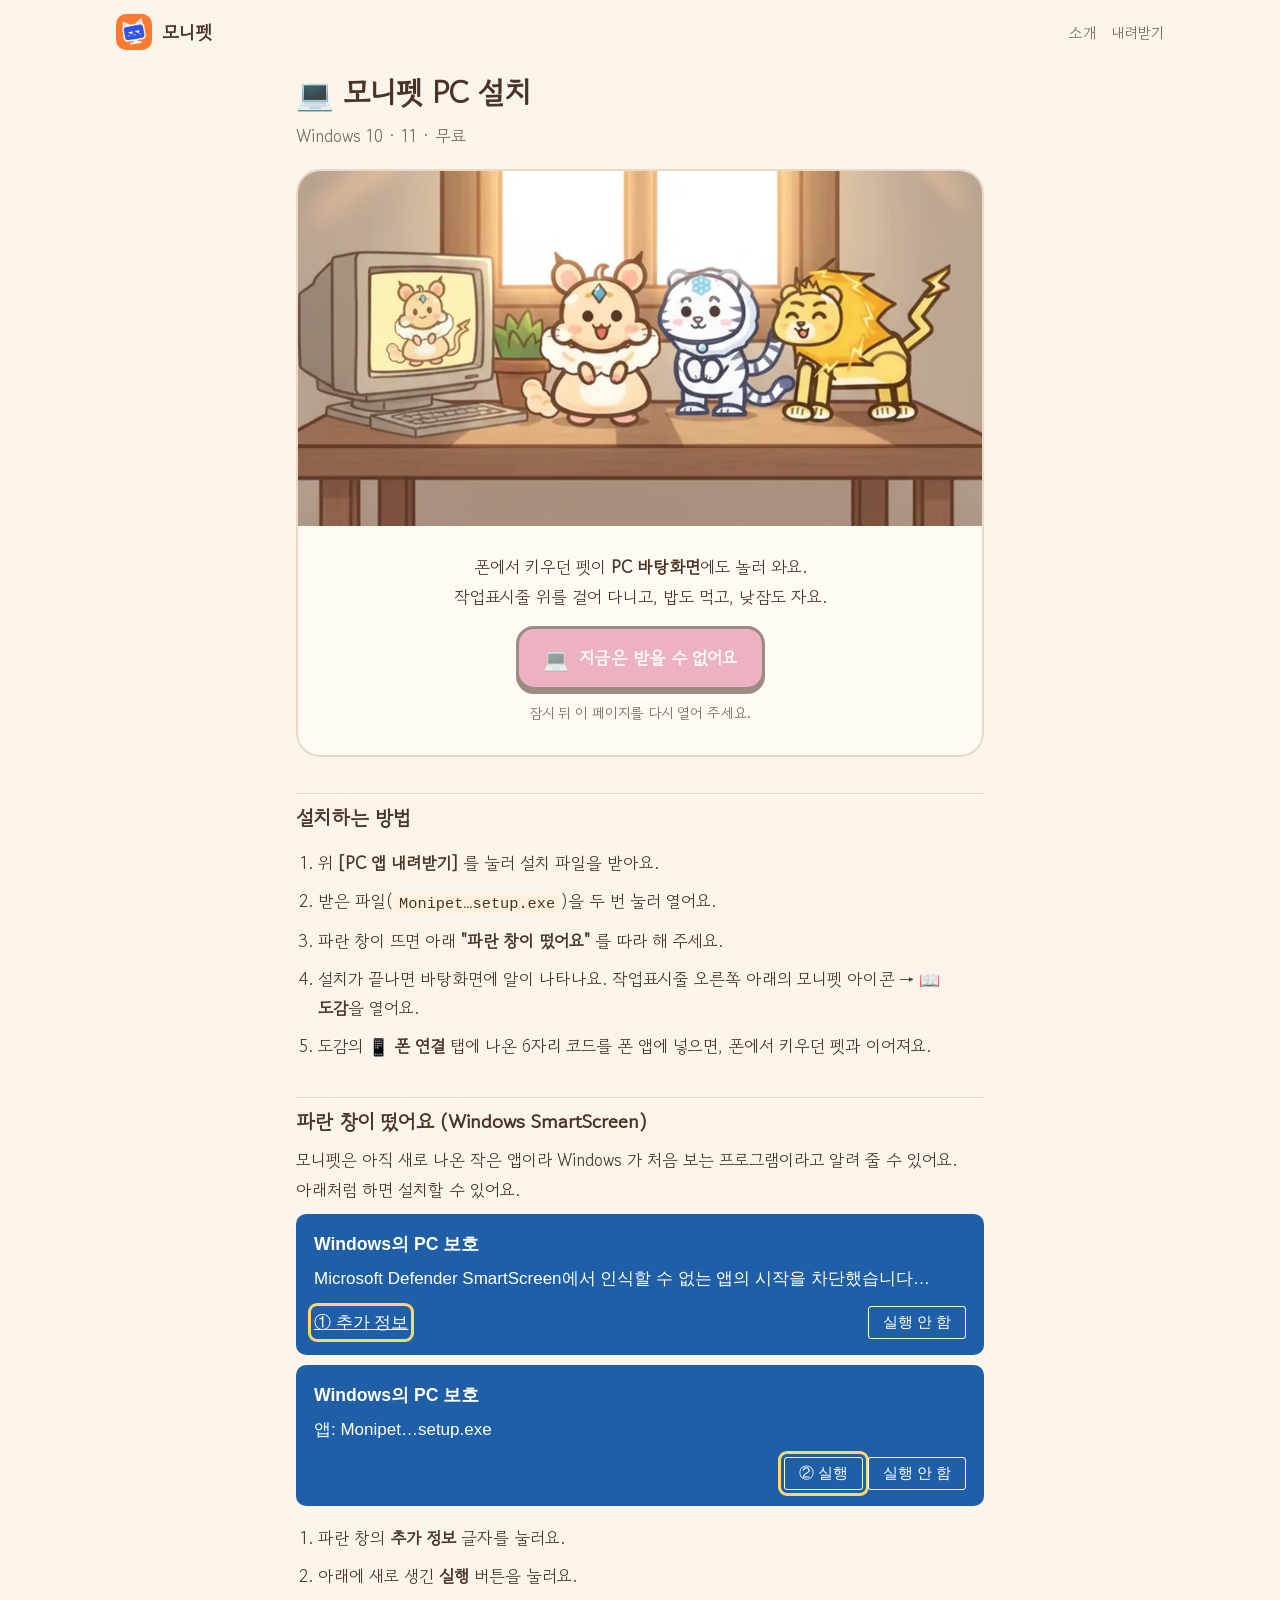
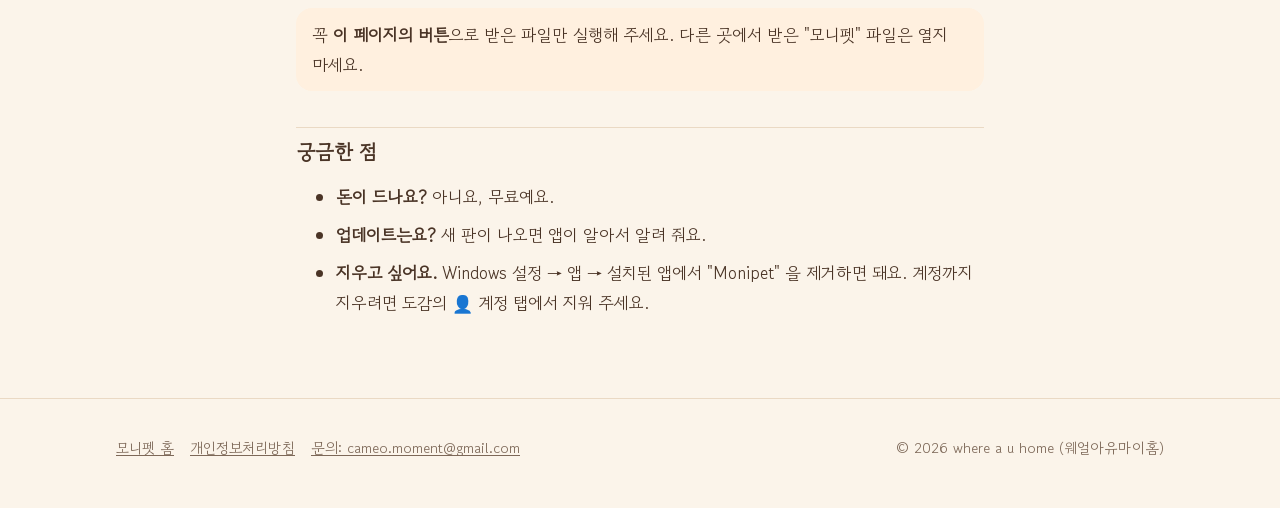
==== pc/index.html @ 74ab8e85 "feat(site): 모니펫 공식 홈페이지 (GitHub Pages hanseo-choi/monipet) · 버전 없는 고정 설치 파일 주소 - site/: 첫 화면(앱 아이콘 ·" ====
<!doctype html>
<html lang="ko">
<head>
<meta charset="utf-8">
<meta name="viewport" content="width=device-width, initial-scale=1">
<title>모니펫 PC 설치</title>
<meta name="description" content="모니펫(Monipet) Windows 앱 설치 안내 — 바탕화면에서 펫과 함께 지내요">
<meta name="theme-color" content="#fbf4ea">
<!--
  PC 앱 설치 안내 (출시 1.0). 폰의 [PC로 설치 링크 보내기] 가 이 페이지 주소를 보낸다 (packages/shared/src/links.ts PC_INSTALL_URL).
  원본은 docs/pc/index.html → node scripts/build-site.mjs 가 site/pc/index.html 로 복사한다 (site/ 쪽을 직접 고치지 말 것).
  올리는 곳: 홈페이지 GitHub Pages 저장소 hanseo-choi/monipet 의 pc/ → https://hanseo-choi.github.io/monipet/pc/
  모양 · 내려받기 주소 찾기는 홈페이지와 같이 쓴다: ../style.css · ../download.js
  내려받기 주소: 버전 없는 고정 주소 releases/Monipet-setup.exe (scripts/release-desktop.mjs upload 가 덮어 올림).
  그 주소가 아직 없거나 못 읽으면 자동 업데이트가 쓰는 latest.json 의 Windows 설치 파일로 (예비).
  개인정보가 들어가는 링크 · 추적 없음.
-->
<meta property="og:type" content="website">
<meta property="og:site_name" content="모니펫">
<meta property="og:title" content="모니펫 PC 설치 안내">
<meta property="og:description" content="PC에서 이 링크를 열고, 모니펫을 설치해 바탕화면에서 펫과 함께 지내요.">
<meta property="og:image" content="https://hanseo-choi.github.io/monipet/img/og.jpg">
<meta property="og:image:width" content="1200">
<meta property="og:image:height" content="630">
<meta property="og:url" content="https://hanseo-choi.github.io/monipet/pc/">
<meta property="og:locale" content="ko_KR">
<meta name="twitter:card" content="summary_large_image">
<link rel="icon" type="image/png" href="../img/favicon.png">
<link rel="preconnect" href="https://fonts.googleapis.com">
<link rel="preconnect" href="https://fonts.gstatic.com" crossorigin>
<link href="https://fonts.googleapis.com/css2?family=Gowun+Dodum&display=swap" rel="stylesheet">
<link rel="stylesheet" href="../style.css">
</head>
<body>
<header class="top">
  <div class="wrap">
    <a class="brand" href="../"><img src="../img/icon-192.png" alt="" width="36" height="36">모니펫</a>
    <nav>
      <a href="../#features">소개</a>
      <a href="../#download">내려받기</a>
    </nav>
  </div>
</header>

<main class="guide">
  <h1>💻 모니펫 PC 설치</h1>
  <p class="muted">Windows 10 · 11 · 무료</p>

  <div class="guide-hero">
    <picture>
      <source srcset="../img/desk.webp" type="image/webp">
      <img src="../img/desk.jpg" alt="책상 위 모니터 옆에 모인 모니펫 펫들" width="900" height="468">
    </picture>
    <div class="in">
      <p>폰에서 키우던 펫이 <b>PC 바탕화면</b>에도 놀러 와요.<br>작업표시줄 위를 걸어 다니고, 밥도 먹고, 낮잠도 자요.</p>
      <p style="margin-top:14px"><a id="download" class="btn" href="#" aria-disabled="true" rel="noopener" data-download data-ready="PC 앱 내려받기"><span class="ico" aria-hidden="true">💻</span><span data-label>설치 파일 찾는 중…</span></a></p>
      <p class="muted small" style="margin-top:10px" data-download-version></p>
    </div>
  </div>

  <h2>설치하는 방법</h2>
  <ol class="steps">
    <li>위 <b>[PC 앱 내려받기]</b> 를 눌러 설치 파일을 받아요.</li>
    <li>받은 파일(<code>Monipet…setup.exe</code>)을 두 번 눌러 열어요.</li>
    <li>파란 창이 뜨면 아래 <b>"파란 창이 떴어요"</b> 를 따라 해 주세요.</li>
    <li>설치가 끝나면 바탕화면에 알이 나타나요. 작업표시줄 오른쪽 아래의 모니펫 아이콘 → 📖 <b>도감</b>을 열어요.</li>
    <li>도감의 <b>📱 폰 연결</b> 탭에 나온 6자리 코드를 폰 앱에 넣으면, 폰에서 키우던 펫과 이어져요.</li>
  </ol>

  <h2>파란 창이 떴어요 (Windows SmartScreen)</h2>
  <p>모니펫은 아직 새로 나온 작은 앱이라 Windows 가 처음 보는 프로그램이라고 알려 줄 수 있어요. 아래처럼 하면 설치할 수 있어요.</p>
  <div class="shot" role="img" aria-label="Windows의 PC 보호 창: 추가 정보를 누르는 모습">
    <b>Windows의 PC 보호</b>
    <p>Microsoft Defender SmartScreen에서 인식할 수 없는 앱의 시작을 차단했습니다…</p>
    <div class="row"><span class="link hl">① 추가 정보</span><span class="fake">실행 안 함</span></div>
  </div>
  <div class="shot" role="img" aria-label="추가 정보를 누른 뒤 실행 버튼이 나타난 모습">
    <b>Windows의 PC 보호</b>
    <p>앱: Monipet…setup.exe</p>
    <div class="row"><span></span><span><span class="fake hl">② 실행</span> <span class="fake">실행 안 함</span></span></div>
  </div>
  <ol class="steps">
    <li>파란 창의 <b>추가 정보</b> 글자를 눌러요.</li>
    <li>아래에 새로 생긴 <b>실행</b> 버튼을 눌러요.</li>
  </ol>
  <div class="box">
    꼭 <b>이 페이지의 버튼</b>으로 받은 파일만 실행해 주세요. 다른 곳에서 받은 "모니펫" 파일은 열지 마세요.
  </div>

  <h2>궁금한 점</h2>
  <ul>
    <li><b>돈이 드나요?</b> 아니요, 무료예요.</li>
    <li><b>업데이트는요?</b> 새 판이 나오면 앱이 알아서 알려 줘요.</li>
    <li><b>지우고 싶어요.</b> Windows 설정 → 앱 → 설치된 앱에서 "Monipet" 을 제거하면 돼요. 계정까지 지우려면 도감의 👤 계정 탭에서 지워 주세요.</li>
  </ul>
</main>

<footer>
  <div class="wrap">
    <nav>
      <a href="../">모니펫 홈</a>
      <a href="../privacy/">개인정보처리방침</a>
      <a href="mailto:cameo.moment@gmail.com">문의: cameo.moment@gmail.com</a>
    </nav>
    <span>© 2026 where a u home (웨얼아유마이홈)</span>
  </div>
</footer>
<script src="../download.js" defer></script>
</body>
</html>
---- style.css ----
/* 모니펫 홈페이지 공통 모양 (site/index.html · site/pc/index.html). 프레임워크 없음. */
:root {
  --bg: #fbf4ea;
  --bg-2: #f6e8d6;
  --fg: #4a3426;
  --muted: #7d6858;
  --line: #ead9c4;
  --card: #fffaf3;
  --soft: #fff0df;
  --accent: #e0789a;
  --accent-ink: #fff;
  --orange: #ff7a2f;
  --blue: #3156e3;
  --mint: #dff1e4;
  --sky: #e2ecfb;
  --lilac: #efe5f8;
  --peach: #ffe6d4;
  --shadow: 0 10px 30px rgba(120, 80, 40, .10);
  --win: #1f5fa8;
  color-scheme: light;
}
@media (prefers-color-scheme: dark) {
  :root:not([data-theme="light"]) {
    --bg: #1e1a20;
    --bg-2: #262029;
    --fg: #f3e9df;
    --muted: #c4b5a8;
    --line: #3d3443;
    --card: #2a2430;
    --soft: #33293a;
    --accent: #ec9cb7;
    --accent-ink: #2a1f26;
    --orange: #ff9a5c;
    --blue: #7f9bff;
    --mint: #26362c;
    --sky: #232d40;
    --lilac: #30273c;
    --peach: #3a2a24;
    --shadow: 0 10px 30px rgba(0, 0, 0, .35);
    --win: #2d6cc0;
    color-scheme: dark;
  }
}
:root[data-theme="dark"] {
  --bg: #1e1a20; --bg-2: #262029; --fg: #f3e9df; --muted: #c4b5a8; --line: #3d3443; --card: #2a2430; --soft: #33293a;
  --accent: #ec9cb7; --accent-ink: #2a1f26; --orange: #ff9a5c; --blue: #7f9bff; --mint: #26362c; --sky: #232d40;
  --lilac: #30273c; --peach: #3a2a24; --shadow: 0 10px 30px rgba(0, 0, 0, .35); --win: #2d6cc0; color-scheme: dark;
}

* { box-sizing: border-box; }
html { -webkit-text-size-adjust: 100%; }
body {
  margin: 0;
  background: var(--bg);
  color: var(--fg);
  font: 17px/1.75 "Gowun Dodum", system-ui, -apple-system, "Apple SD Gothic Neo", "Malgun Gothic", sans-serif;
  word-break: keep-all;
  overflow-wrap: anywhere;
}
img { max-width: 100%; display: block; }
[hidden] { display: none !important; }
a { color: var(--accent); }
h1, h2, h3 { line-height: 1.35; margin: 0; }
p { margin: 0; }
.wrap { max-width: 1080px; margin: 0 auto; padding: 0 16px; }
.muted { color: var(--muted); }
.small { font-size: .9rem; }

/* 머리 줄 */
.top { padding: 14px 0; }
.top .wrap { display: flex; align-items: center; justify-content: space-between; gap: 12px; }
.brand { display: flex; align-items: center; gap: 10px; color: var(--fg); text-decoration: none; font-weight: 700; font-size: 1.15rem; }
.brand img { width: 36px; height: 36px; border-radius: 10px; }
.top nav { display: flex; gap: 14px; font-size: .95rem; }
.top nav a { color: var(--muted); text-decoration: none; }
.top nav a:hover { color: var(--fg); }

/* 버튼 */
.btn {
  display: inline-flex; align-items: center; justify-content: center; gap: 10px;
  padding: 14px 24px; border-radius: 18px;
  background: var(--accent); color: var(--accent-ink);
  font: inherit; font-weight: 700; font-size: 1.08rem; text-decoration: none;
  border: 3px solid var(--fg); box-shadow: 0 4px 0 var(--fg);
  transition: transform .08s, box-shadow .08s;
}
.btn:active { transform: translateY(3px); box-shadow: 0 1px 0 var(--fg); }
.btn[aria-disabled="true"] { opacity: .55; pointer-events: none; }
.btn .ico { font-size: 1.3rem; line-height: 1; }
.btn.alt { background: var(--card); color: var(--fg); }
.btn small { display: block; font-size: .78rem; font-weight: 400; opacity: .85; }

/* 첫 화면 */
.hero { padding: 8px 0 40px; }
.hero .wrap { display: grid; grid-template-columns: 1fr 1.15fr; gap: 40px; align-items: center; }
.hero-icon { width: 92px; height: 92px; border-radius: 26px; box-shadow: var(--shadow); margin-bottom: 18px; }
.hero h1 { font-size: 2.5rem; letter-spacing: -.01em; }
.hero h1 em { font-style: normal; color: var(--orange); }
.hero .lead { margin-top: 14px; font-size: 1.12rem; color: var(--muted); }
.hero .cta { margin-top: 26px; display: flex; flex-wrap: wrap; gap: 12px; align-items: center; }
.hero-art { border-radius: 28px; overflow: hidden; box-shadow: var(--shadow); border: 4px solid var(--card); }
.hero-art img { width: 100%; height: auto; aspect-ratio: 1600 / 893; object-fit: cover; }

/* 칸 */
section.block { padding: 48px 0; }
section.tint { background: var(--bg-2); }
.block h2 { font-size: 1.8rem; text-align: center; }
.block .sub { text-align: center; color: var(--muted); margin-top: 8px; }

.cards { display: grid; grid-template-columns: repeat(4, 1fr); gap: 16px; margin-top: 30px; }
.card { background: var(--card); border: 2px solid var(--line); border-radius: 22px; padding: 22px 20px; }
.card .emoji { width: 52px; height: 52px; border-radius: 16px; display: grid; place-items: center; font-size: 1.7rem; margin-bottom: 12px; }
.card h3 { font-size: 1.15rem; margin-bottom: 6px; }
.card p { color: var(--muted); font-size: .97rem; }
.c1 .emoji { background: var(--sky); }
.c2 .emoji { background: var(--mint); }
.c3 .emoji { background: var(--peach); }
.c4 .emoji { background: var(--lilac); }

.show { display: grid; grid-template-columns: 1.1fr 1fr; gap: 36px; align-items: center; margin-top: 30px; }
.show img { border-radius: 24px; box-shadow: var(--shadow); width: 100%; height: auto; }
.show ol { margin: 0; padding-left: 1.3em; }
.show li { margin: 8px 0; }

/* 내려받기 */
.download { position: relative; background: var(--card); border: 2px solid var(--line); border-radius: 28px; overflow: hidden; display: grid; grid-template-columns: 1fr 1fr; margin-top: 30px; }
.download .art { min-height: 100%; }
.download .art img { width: 100%; height: 100%; object-fit: cover; }
.download .body { padding: 30px 28px; display: flex; flex-direction: column; gap: 14px; }
.dl-row { display: flex; flex-direction: column; gap: 4px; }
.dl-row .btn { width: 100%; justify-content: flex-start; text-align: left; }
.dl-row .note { font-size: .88rem; color: var(--muted); padding-left: 4px; }
.badge-soon { display: inline-block; padding: 6px 14px; border-radius: 999px; border: 2px dashed var(--line); color: var(--muted); font-size: .9rem; text-decoration: none; }
a.badge-soon { border-style: solid; color: var(--fg); }

/* 바닥 */
footer { padding: 36px 0 48px; border-top: 1px solid var(--line); margin-top: 8px; }
footer .wrap { display: flex; flex-wrap: wrap; gap: 8px 22px; justify-content: space-between; align-items: center; color: var(--muted); font-size: .92rem; }
footer nav { display: flex; flex-wrap: wrap; gap: 6px 16px; }
footer a { color: var(--muted); }

/* PC 설치 안내 */
.guide { max-width: 720px; margin: 0 auto; padding: 8px 16px 56px; }
.guide h1 { font-size: 1.9rem; }
.guide h2 { font-size: 1.25rem; margin: 36px 0 10px; padding-top: 10px; border-top: 1px solid var(--line); }
.guide p, .guide li { margin: 8px 0; }
.guide-hero { background: var(--card); border: 2px solid var(--line); border-radius: 24px; overflow: hidden; margin: 18px 0; text-align: center; }
.guide-hero img { width: 100%; height: auto; aspect-ratio: 900 / 468; object-fit: cover; }
.guide-hero .in { padding: 18px 18px 22px; }
ol.steps { padding-left: 1.3em; }
.shot { background: var(--win); color: #fff; border-radius: 10px; padding: 16px 18px; margin: 10px 0; font-family: "Segoe UI", "Malgun Gothic", sans-serif; line-height: 1.6; }
.shot b { font-size: 1.1rem; }
.shot p { color: #fff; margin: 6px 0 0; }
.shot .row { display: flex; justify-content: space-between; align-items: center; margin-top: 14px; gap: 10px; flex-wrap: wrap; }
.shot .fake { display: inline-block; padding: 4px 14px; border: 1px solid #fff; border-radius: 3px; font-size: .92rem; }
.shot .link { text-decoration: underline; }
.shot .hl { outline: 3px solid #ffd86b; outline-offset: 3px; border-radius: 3px; }
.box { background: var(--soft); border-radius: 16px; padding: 12px 16px; margin: 12px 0; }
code { font-size: .9em; background: var(--soft); padding: 1px 6px; border-radius: 6px; }

@media (max-width: 900px) {
  .hero .wrap { grid-template-columns: 1fr; gap: 26px; }
  .cards { grid-template-columns: repeat(2, 1fr); }
  .show { grid-template-columns: 1fr; }
}
@media (max-width: 640px) {
  body { font-size: 16px; }
  .top nav { display: none; }
  .hero h1 { font-size: 1.95rem; }
  .hero-icon { width: 72px; height: 72px; border-radius: 20px; }
  .hero .cta .btn { width: 100%; }
  .block h2 { font-size: 1.5rem; }
  section.block { padding: 38px 0; }
  .cards { grid-template-columns: 1fr; }
  .download { grid-template-columns: 1fr; }
  .download .art img { aspect-ratio: 900 / 520; height: auto; }
  .download .body { padding: 22px 18px; }
  footer .wrap { flex-direction: column; align-items: flex-start; }
}
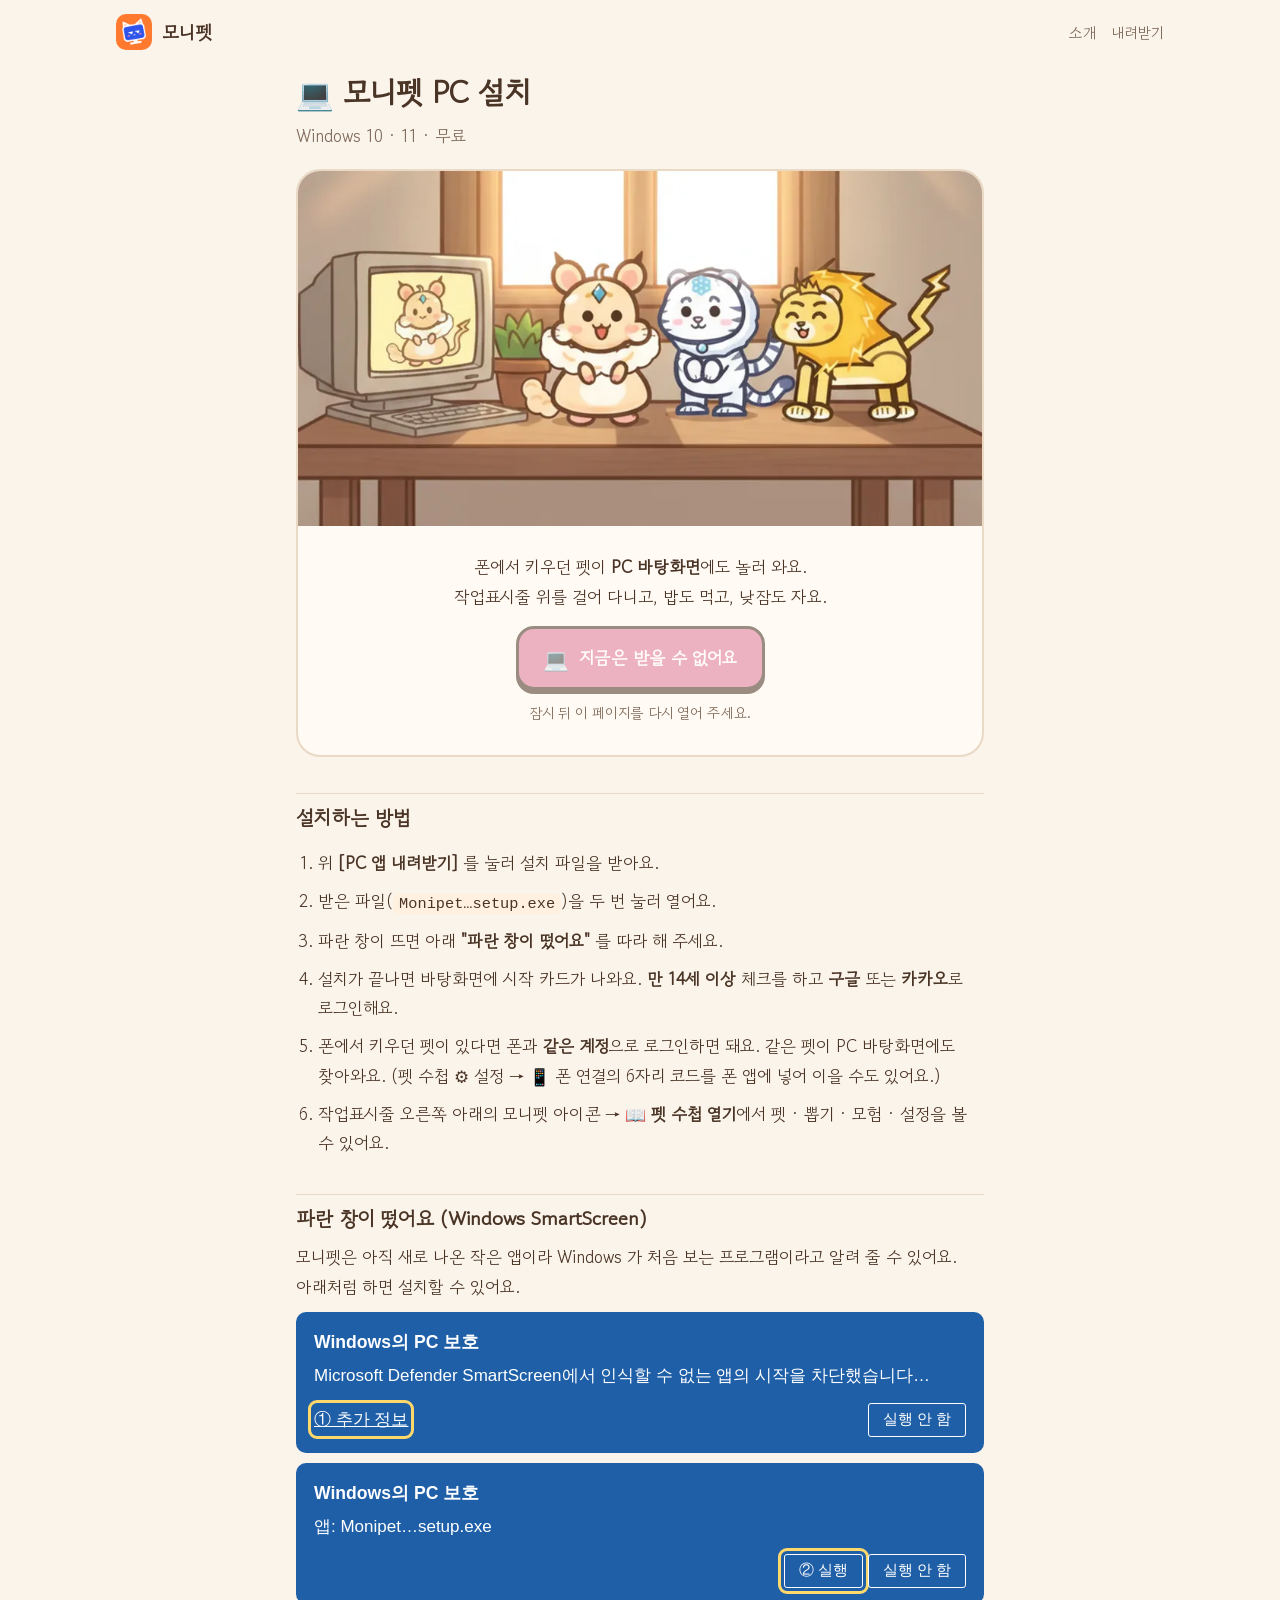
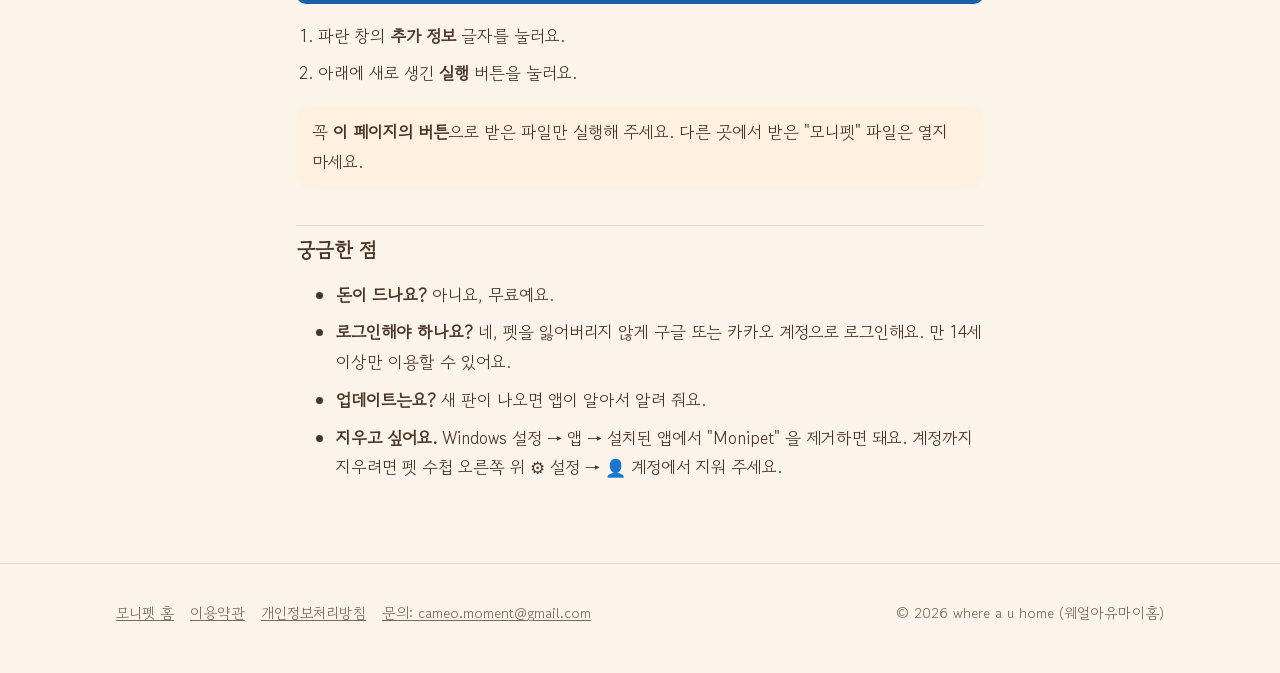
==== commit 53713575: "docs(site): 출시 준비 — app-ads.txt · 개인정보처리방침 사실 맞춤 · 이용약관 초안 · 홈페이지 정리 · 출시 초기화 스크립트(실행 안 함) - site/ap" ====
--- a/pc/index.html
+++ b/pc/index.html
@@ -9,7 +9,7 @@
 <!--
   PC 앱 설치 안내 (출시 1.0). 폰의 [PC로 설치 링크 보내기] 가 이 페이지 주소를 보낸다 (packages/shared/src/links.ts PC_INSTALL_URL).
   원본은 docs/pc/index.html → node scripts/build-site.mjs 가 site/pc/index.html 로 복사한다 (site/ 쪽을 직접 고치지 말 것).
-  올리는 곳: 홈페이지 GitHub Pages 저장소 hanseo-choi/monipet 의 pc/ → https://hanseo-choi.github.io/monipet/pc/
+  올리는 곳: 홈페이지 GitHub Pages 저장소 hanseo-choi/monipet-site 의 pc/ → https://monipet.co.kr/pc/
   모양 · 내려받기 주소 찾기는 홈페이지와 같이 쓴다: ../style.css · ../download.js
   내려받기 주소: 버전 없는 고정 주소 releases/Monipet-setup.exe (scripts/release-desktop.mjs upload 가 덮어 올림).
   그 주소가 아직 없거나 못 읽으면 자동 업데이트가 쓰는 latest.json 의 Windows 설치 파일로 (예비).
@@ -19,10 +19,10 @@
 <meta property="og:site_name" content="모니펫">
 <meta property="og:title" content="모니펫 PC 설치 안내">
 <meta property="og:description" content="PC에서 이 링크를 열고, 모니펫을 설치해 바탕화면에서 펫과 함께 지내요.">
-<meta property="og:image" content="https://hanseo-choi.github.io/monipet/img/og.jpg">
+<meta property="og:image" content="https://monipet.co.kr/img/og.jpg">
 <meta property="og:image:width" content="1200">
 <meta property="og:image:height" content="630">
-<meta property="og:url" content="https://hanseo-choi.github.io/monipet/pc/">
+<meta property="og:url" content="https://monipet.co.kr/pc/">
 <meta property="og:locale" content="ko_KR">
 <meta name="twitter:card" content="summary_large_image">
 <link rel="icon" type="image/png" href="../img/favicon.png">
@@ -63,8 +63,9 @@
     <li>위 <b>[PC 앱 내려받기]</b> 를 눌러 설치 파일을 받아요.</li>
     <li>받은 파일(<code>Monipet…setup.exe</code>)을 두 번 눌러 열어요.</li>
     <li>파란 창이 뜨면 아래 <b>"파란 창이 떴어요"</b> 를 따라 해 주세요.</li>
-    <li>설치가 끝나면 바탕화면에 알이 나타나요. 작업표시줄 오른쪽 아래의 모니펫 아이콘 → 📖 <b>도감</b>을 열어요.</li>
-    <li>도감의 <b>📱 폰 연결</b> 탭에 나온 6자리 코드를 폰 앱에 넣으면, 폰에서 키우던 펫과 이어져요.</li>
+    <li>설치가 끝나면 바탕화면에 시작 카드가 나와요. <b>만 14세 이상</b> 체크를 하고 <b>구글</b> 또는 <b>카카오</b>로 로그인해요.</li>
+    <li>폰에서 키우던 펫이 있다면 폰과 <b>같은 계정</b>으로 로그인하면 돼요. 같은 펫이 PC 바탕화면에도 찾아와요. (펫 수첩 ⚙ 설정 → 📱 폰 연결의 6자리 코드를 폰 앱에 넣어 이을 수도 있어요.)</li>
+    <li>작업표시줄 오른쪽 아래의 모니펫 아이콘 → 📖 <b>펫 수첩 열기</b>에서 펫 · 뽑기 · 모험 · 설정을 볼 수 있어요.</li>
   </ol>
 
   <h2>파란 창이 떴어요 (Windows SmartScreen)</h2>
@@ -90,8 +91,9 @@
   <h2>궁금한 점</h2>
   <ul>
     <li><b>돈이 드나요?</b> 아니요, 무료예요.</li>
+    <li><b>로그인해야 하나요?</b> 네, 펫을 잃어버리지 않게 구글 또는 카카오 계정으로 로그인해요. 만 14세 이상만 이용할 수 있어요.</li>
     <li><b>업데이트는요?</b> 새 판이 나오면 앱이 알아서 알려 줘요.</li>
-    <li><b>지우고 싶어요.</b> Windows 설정 → 앱 → 설치된 앱에서 "Monipet" 을 제거하면 돼요. 계정까지 지우려면 도감의 👤 계정 탭에서 지워 주세요.</li>
+    <li><b>지우고 싶어요.</b> Windows 설정 → 앱 → 설치된 앱에서 "Monipet" 을 제거하면 돼요. 계정까지 지우려면 펫 수첩 오른쪽 위 ⚙ 설정 → 👤 계정에서 지워 주세요.</li>
   </ul>
 </main>
 
@@ -99,6 +101,7 @@
   <div class="wrap">
     <nav>
       <a href="../">모니펫 홈</a>
+      <a href="../terms/">이용약관</a>
       <a href="../privacy/">개인정보처리방침</a>
       <a href="mailto:cameo.moment@gmail.com">문의: cameo.moment@gmail.com</a>
     </nav>
--- a/style.css
+++ b/style.css
@@ -15,6 +15,7 @@
   --sky: #e2ecfb;
   --lilac: #efe5f8;
   --peach: #ffe6d4;
+  --pink: #ffe1ea;
   --shadow: 0 10px 30px rgba(120, 80, 40, .10);
   --win: #1f5fa8;
   color-scheme: light;
@@ -36,6 +37,7 @@
     --sky: #232d40;
     --lilac: #30273c;
     --peach: #3a2a24;
+    --pink: #42283a;
     --shadow: 0 10px 30px rgba(0, 0, 0, .35);
     --win: #2d6cc0;
     color-scheme: dark;
@@ -44,7 +46,7 @@
 :root[data-theme="dark"] {
   --bg: #1e1a20; --bg-2: #262029; --fg: #f3e9df; --muted: #c4b5a8; --line: #3d3443; --card: #2a2430; --soft: #33293a;
   --accent: #ec9cb7; --accent-ink: #2a1f26; --orange: #ff9a5c; --blue: #7f9bff; --mint: #26362c; --sky: #232d40;
-  --lilac: #30273c; --peach: #3a2a24; --shadow: 0 10px 30px rgba(0, 0, 0, .35); --win: #2d6cc0; color-scheme: dark;
+  --lilac: #30273c; --peach: #3a2a24; --pink: #42283a; --shadow: 0 10px 30px rgba(0, 0, 0, .35); --win: #2d6cc0; color-scheme: dark;
 }
 
 * { box-sizing: border-box; }
@@ -65,8 +67,10 @@
 .wrap { max-width: 1080px; margin: 0 auto; padding: 0 16px; }
 .muted { color: var(--muted); }
 .small { font-size: .9rem; }
-
-/* 머리 줄 */
+/* 화면 읽기 프로그램에만 */
+.sr { position: absolute; width: 1px; height: 1px; padding: 0; margin: -1px; overflow: hidden; clip: rect(0 0 0 0); white-space: nowrap; border: 0; }
+
+/* 머리 줄 (pc/ 안내 페이지) */
 .top { padding: 14px 0; }
 .top .wrap { display: flex; align-items: center; justify-content: space-between; gap: 12px; }
 .brand { display: flex; align-items: center; gap: 10px; color: var(--fg); text-decoration: none; font-weight: 700; font-size: 1.15rem; }
@@ -80,7 +84,7 @@
   display: inline-flex; align-items: center; justify-content: center; gap: 10px;
   padding: 14px 24px; border-radius: 18px;
   background: var(--accent); color: var(--accent-ink);
-  font: inherit; font-weight: 700; font-size: 1.08rem; text-decoration: none;
+  font: inherit; font-weight: 700; font-size: 1.08rem; text-decoration: none; cursor: pointer;
   border: 3px solid var(--fg); box-shadow: 0 4px 0 var(--fg);
   transition: transform .08s, box-shadow .08s;
 }
@@ -89,51 +93,261 @@
 .btn .ico { font-size: 1.3rem; line-height: 1; }
 .btn.alt { background: var(--card); color: var(--fg); }
 .btn small { display: block; font-size: .78rem; font-weight: 400; opacity: .85; }
-
-/* 첫 화면 */
-.hero { padding: 8px 0 40px; }
-.hero .wrap { display: grid; grid-template-columns: 1fr 1.15fr; gap: 40px; align-items: center; }
-.hero-icon { width: 92px; height: 92px; border-radius: 26px; box-shadow: var(--shadow); margin-bottom: 18px; }
-.hero h1 { font-size: 2.5rem; letter-spacing: -.01em; }
-.hero h1 em { font-style: normal; color: var(--orange); }
-.hero .lead { margin-top: 14px; font-size: 1.12rem; color: var(--muted); }
-.hero .cta { margin-top: 26px; display: flex; flex-wrap: wrap; gap: 12px; align-items: center; }
-.hero-art { border-radius: 28px; overflow: hidden; box-shadow: var(--shadow); border: 4px solid var(--card); }
-.hero-art img { width: 100%; height: auto; aspect-ratio: 1600 / 893; object-fit: cover; }
-
-/* 칸 */
-section.block { padding: 48px 0; }
-section.tint { background: var(--bg-2); }
-.block h2 { font-size: 1.8rem; text-align: center; }
-.block .sub { text-align: center; color: var(--muted); margin-top: 8px; }
-
-.cards { display: grid; grid-template-columns: repeat(4, 1fr); gap: 16px; margin-top: 30px; }
-.card { background: var(--card); border: 2px solid var(--line); border-radius: 22px; padding: 22px 20px; }
-.card .emoji { width: 52px; height: 52px; border-radius: 16px; display: grid; place-items: center; font-size: 1.7rem; margin-bottom: 12px; }
-.card h3 { font-size: 1.15rem; margin-bottom: 6px; }
-.card p { color: var(--muted); font-size: .97rem; }
-.c1 .emoji { background: var(--sky); }
-.c2 .emoji { background: var(--mint); }
-.c3 .emoji { background: var(--peach); }
-.c4 .emoji { background: var(--lilac); }
-
-.show { display: grid; grid-template-columns: 1.1fr 1fr; gap: 36px; align-items: center; margin-top: 30px; }
-.show img { border-radius: 24px; box-shadow: var(--shadow); width: 100%; height: auto; }
-.show ol { margin: 0; padding-left: 1.3em; }
-.show li { margin: 8px 0; }
-
-/* 내려받기 */
-.download { position: relative; background: var(--card); border: 2px solid var(--line); border-radius: 28px; overflow: hidden; display: grid; grid-template-columns: 1fr 1fr; margin-top: 30px; }
-.download .art { min-height: 100%; }
-.download .art img { width: 100%; height: 100%; object-fit: cover; }
-.download .body { padding: 30px 28px; display: flex; flex-direction: column; gap: 14px; }
-.dl-row { display: flex; flex-direction: column; gap: 4px; }
-.dl-row .btn { width: 100%; justify-content: flex-start; text-align: left; }
-.dl-row .note { font-size: .88rem; color: var(--muted); padding-left: 4px; }
+.btn:focus-visible, .faq summary:focus-visible { outline: 3px solid var(--orange); outline-offset: 3px; }
+
+/* 꼬리표 */
+.tag { display: inline-block; padding: 2px 12px; border-radius: 999px; font-size: .82rem; font-weight: 700; color: var(--fg); }
+.t-sky { background: var(--sky); }
+.t-peach { background: var(--peach); }
+.t-mint { background: var(--mint); }
+.t-lilac { background: var(--lilac); }
+.t-pink { background: var(--pink); }
+
 .badge-soon { display: inline-block; padding: 6px 14px; border-radius: 999px; border: 2px dashed var(--line); color: var(--muted); font-size: .9rem; text-decoration: none; }
 a.badge-soon { border-style: solid; color: var(--fg); }
 
-/* 바닥 */
+/* ───────── 홈: 스크롤 없는 한 화면 ───────── */
+html.home, html.home body { height: 100%; overflow: hidden; overscroll-behavior: none; }
+.stage {
+  /* 화면이 클수록 글 · 버튼도 조금씩 크게 (1280 폭 ≈ 16px, 1920 폭 ≈ 19px) */
+  --u: clamp(15px, calc(.55vw + 9.5px), 24px);
+  /* 영상이 밝은 파스텔이라 첫 화면은 다크 모드에서도 밝은 색 그대로 (메뉴 판은 다크 모드를 따른다) */
+  --bg: #fbf4ea; --fg: #4a3426; --muted: #7d6858; --line: #ead9c4; --card: #fffaf3;
+  --accent: #e0789a; --accent-ink: #fff; --orange: #ff7a2f;
+  color-scheme: light; color: var(--fg);
+  position: fixed; inset: 0;
+  height: 100vh; height: 100dvh;
+  overflow: hidden;
+  background: #b9def3; /* 영상이 뜨기 전 하늘색 */
+}
+.stage-media { position: absolute; inset: 0; }
+.stage-media picture, .stage-poster, .stage-video {
+  position: absolute; inset: 0; width: 100%; height: 100%; max-width: none;
+  object-fit: cover; object-position: 50% 0%; /* 영상 자막이 위에 있어서 위쪽을 살린다 */
+}
+.stage-video { opacity: 0; transition: opacity .5s ease; }
+.stage-video.on { opacity: 1; }
+/* 글이 잘 읽히게: 아래 띠 + 이름이 있는 왼쪽 아래 구석만 크림색으로 부드럽게 (가운데 펫은 덜 가리게) */
+.stage-scrim {
+  position: absolute; inset: 0; pointer-events: none;
+  background:
+    radial-gradient(48% 42% at 0% 100%, color-mix(in srgb, var(--bg) 82%, transparent) 0%, color-mix(in srgb, var(--bg) 0%, transparent) 100%),
+    radial-gradient(40% 34% at 100% 100%, color-mix(in srgb, var(--bg) 70%, transparent) 0%, color-mix(in srgb, var(--bg) 0%, transparent) 100%),
+    linear-gradient(to top,
+      var(--bg) 0%,
+      color-mix(in srgb, var(--bg) 94%, transparent) 6%,
+      color-mix(in srgb, var(--bg) 70%, transparent) 12%,
+      color-mix(in srgb, var(--bg) 0%, transparent) 25%);
+}
+
+/* 오른쪽 위 메뉴 단추 */
+.stage-top {
+  position: absolute; z-index: 3; top: 0; left: 0; right: 0;
+  display: flex; align-items: center; justify-content: flex-end;
+  padding: max(16px, env(safe-area-inset-top)) max(18px, env(safe-area-inset-right)) 0 max(18px, env(safe-area-inset-left));
+  pointer-events: none;
+  font-size: var(--u);
+}
+.menu-btn {
+  pointer-events: auto;
+  width: 3.3em; height: 3.3em; min-width: 46px; min-height: 46px; border-radius: 1.1em; cursor: pointer;
+  display: grid; place-items: center; padding: 0;
+  background: color-mix(in srgb, var(--card) 92%, transparent); color: var(--fg);
+  border: 3px solid var(--fg); box-shadow: 0 4px 0 var(--fg);
+  backdrop-filter: blur(6px); -webkit-backdrop-filter: blur(6px);
+  transition: transform .08s, box-shadow .08s;
+}
+.menu-btn:active { transform: translateY(3px); box-shadow: 0 1px 0 var(--fg); }
+.menu-btn:focus-visible { outline: 3px solid var(--orange); outline-offset: 3px; }
+.burger { display: grid; gap: .3em; width: 1.45em; }
+.burger i { display: block; height: 3px; border-radius: 3px; background: currentColor; }
+.burger i:nth-child(2) { width: 70%; justify-self: end; }
+
+/* 아래: 이름 · 한 줄 소개 · 내려받기 */
+.dock {
+  position: absolute; z-index: 2; left: 0; right: 0; bottom: 0;
+  display: flex; align-items: flex-end; justify-content: space-between; gap: 1em 2em; flex-wrap: wrap;
+  padding: 0 max(2.2em, env(safe-area-inset-right)) max(1.8em, env(safe-area-inset-bottom)) max(2.2em, env(safe-area-inset-left));
+  font-size: var(--u);
+}
+.dock-name { display: flex; align-items: center; gap: 1em; }
+.dock-icon { width: 4.6em; height: 4.6em; border-radius: 1.35em; border: 3px solid var(--fg); box-shadow: 0 4px 0 var(--fg); background: var(--card); }
+.dock h1 { font-family: "Jua", "Gowun Dodum", sans-serif; font-weight: 400; font-size: 3.1em; line-height: 1.05; letter-spacing: -.01em; }
+.tagline { font-family: "Jua", "Gowun Dodum", sans-serif; font-size: 1.3em; color: var(--fg); margin-top: .2em; line-height: 1.3; }
+.tagline::before { content: ""; display: inline-block; width: .5em; height: .5em; border-radius: 50%; background: var(--orange); margin-right: .4em; vertical-align: .12em; }
+.dock-cta { display: flex; gap: .9em; align-items: flex-start; }
+.cta-item { display: flex; flex-direction: column; align-items: center; gap: .35em; }
+.cta-item .btn { min-width: 12em; min-height: 3.6em; font-size: 1.05em; padding: .8em 1.4em; border-radius: 1.1em; }
+.cta-note { font-size: .8em; color: var(--fg); opacity: .8; text-align: center; line-height: 1.3; }
+.only-portrait { display: none; }
+.play-btn {
+  position: absolute; right: max(18px, env(safe-area-inset-right)); top: -3.4em;
+  width: 2.5em; height: 2.5em; min-width: 36px; min-height: 36px; border-radius: 50%; padding: 0; cursor: pointer;
+  display: grid; place-items: center; font-size: 1em; letter-spacing: -1px;
+  background: color-mix(in srgb, var(--card) 80%, transparent); color: var(--fg);
+  border: 2px solid color-mix(in srgb, var(--fg) 45%, transparent);
+}
+.play-btn:focus-visible { outline: 3px solid var(--orange); outline-offset: 2px; }
+
+/* 세로 화면 (폰): 위에 이름 띠, 가운데 영상, 아래 버튼 둘 */
+@media (orientation: portrait) {
+  .stage { background: var(--bg); }
+  .stage-media { top: calc(78px + env(safe-area-inset-top)); }
+  .stage-top { height: calc(78px + env(safe-area-inset-top)); padding-top: env(safe-area-inset-top); }
+  .menu-btn { width: 50px; height: 50px; border-radius: 16px; }
+  .dock { padding: 0 16px max(18px, env(safe-area-inset-bottom)); justify-content: center; }
+  .dock-name {
+    position: fixed; z-index: 4; top: calc(13px + env(safe-area-inset-top)); left: 16px; right: 84px;
+    gap: 12px;
+  }
+  .dock-icon { width: 52px; height: 52px; border-radius: 16px; border-width: 2px; box-shadow: 0 3px 0 var(--fg); }
+  .dock h1 { font-size: 1.85rem; }
+  .tagline { font-size: 1rem; margin-top: 2px; }
+  .tagline::before { width: 8px; height: 8px; margin-right: 6px; }
+  .dock-cta { width: 100%; max-width: 520px; gap: 10px; }
+  .cta-item { flex: 1 1 0; min-width: 0; }
+  .cta-item .btn { width: 100%; min-width: 0; min-height: 56px; padding: 12px 10px; font-size: 1.02rem; gap: 8px; }
+  .cta-note { font-size: .76rem; }
+  .only-portrait { display: block; }
+  .dock .cta-note[data-download-version] { display: none; }
+  .stage-scrim {
+    background: linear-gradient(to top,
+      var(--bg) 0%,
+      color-mix(in srgb, var(--bg) 94%, transparent) 5%,
+      color-mix(in srgb, var(--bg) 70%, transparent) 12%,
+      color-mix(in srgb, var(--bg) 0%, transparent) 26%);
+  }
+  .play-btn { top: -50px; right: 12px; width: 36px; height: 36px; }
+}
+/* 정사각형에 가까운 세로 화면 (폴드 펼침 등, 가로:세로 0.65 이상): 세로 영상을 꽉 채우면 아래 절반이 잘려서
+   영상 전체가 보이게 맞추고 (양옆은 크림색), 아래 단추 띠 위에서 끝나게 한다 (2026-11-04) */
+@media (orientation: portrait) and (min-aspect-ratio: 13/20) {
+  .stage-media { bottom: calc(118px + env(safe-area-inset-bottom)); }
+  .stage-media picture, .stage-poster, .stage-video { object-fit: contain; object-position: 50% 0%; }
+  .stage-scrim { display: none; }
+}
+/* 넓은 세로 화면 (태블릿) */
+@media (orientation: portrait) and (min-width: 700px) {
+  .dock-name { left: 28px; }
+  .dock { padding-bottom: max(32px, env(safe-area-inset-bottom)); }
+}
+/* 낮은 가로 화면 (가로로 눕힌 폰 · 작은 창) */
+@media (orientation: landscape) and (max-height: 560px) {
+  .stage-top { padding-top: max(10px, env(safe-area-inset-top)); }
+  .menu-btn { width: 46px; height: 46px; border-radius: 15px; }
+  .dock { padding: 0 max(18px, env(safe-area-inset-right)) max(12px, env(safe-area-inset-bottom)) max(18px, env(safe-area-inset-left)); gap: 10px 18px; align-items: center; }
+  .dock-name { gap: 10px; }
+  .dock-icon { width: 46px; height: 46px; border-radius: 14px; border-width: 2px; box-shadow: 0 3px 0 var(--fg); }
+  .dock h1 { font-size: 1.7rem; }
+  .tagline { font-size: .92rem; margin-top: 0; }
+  .dock-cta { gap: 10px; }
+  .cta-item { gap: 2px; }
+  .cta-item .btn { min-width: 150px; min-height: 46px; padding: 8px 14px; font-size: .95rem; border-radius: 15px; }
+  .cta-note { font-size: .72rem; }
+  .play-btn { top: -46px; width: 34px; height: 34px; }
+}
+/* 좁은 가로 창 */
+@media (orientation: landscape) and (max-width: 760px) {
+  .dock { justify-content: center; }
+}
+
+/* ───────── 메뉴 판 (☰) ───────── */
+.menu {
+  position: fixed; inset: 0 0 0 auto; margin: 0;
+  width: min(460px, 100vw); height: 100vh; height: 100dvh; max-width: 100vw; max-height: 100dvh;
+  padding: 0; border: 0; border-left: 3px solid var(--fg);
+  background: var(--bg); color: var(--fg);
+  box-shadow: -18px 0 50px rgba(58, 42, 77, .22);
+  overflow: hidden;
+}
+.menu[open] { display: flex; flex-direction: column; animation: menu-in .22s ease-out; }
+.menu::backdrop { background: rgba(58, 42, 77, .32); backdrop-filter: blur(2px); -webkit-backdrop-filter: blur(2px); }
+@keyframes menu-in { from { transform: translateX(32px); opacity: 0; } to { transform: none; opacity: 1; } }
+
+.menu-head {
+  display: grid; grid-template-columns: 48px 1fr 48px; align-items: center; gap: 8px;
+  padding: max(14px, env(safe-area-inset-top)) 16px 12px;
+  border-bottom: 2px solid var(--line);
+}
+.menu-head h2 { grid-column: 2; text-align: center; font-family: "Jua", "Gowun Dodum", sans-serif; font-weight: 400; font-size: 1.45rem; }
+.menu-back, .menu-close {
+  width: 48px; height: 48px; border-radius: 15px; cursor: pointer; padding: 0;
+  display: grid; place-items: center; font: inherit; font-size: 1.25rem; font-weight: 700;
+  background: var(--card); color: var(--fg); border: 2px solid var(--line);
+}
+.menu-back { grid-column: 1; grid-row: 1; }
+.menu-close { grid-column: 3; grid-row: 1; }
+.menu-back:hover, .menu-close:hover { border-color: var(--fg); }
+.menu-back:focus-visible, .menu-close:focus-visible { outline: 3px solid var(--orange); outline-offset: 2px; }
+
+.menu-body { flex: 1 1 auto; min-height: 0; overflow-y: auto; overscroll-behavior: contain; padding: 18px 18px 26px; -webkit-overflow-scrolling: touch; }
+.menu-body .lead { color: var(--muted); font-size: .98rem; margin-bottom: 16px; }
+.menu-body .note { font-size: .86rem; color: var(--muted); line-height: 1.55; }
+
+.menu-list { display: flex; flex-direction: column; gap: 10px; }
+.menu-list > a, .menu-list > button {
+  display: flex; align-items: center; gap: 14px; width: 100%; min-height: 64px;
+  padding: 12px 16px; border-radius: 18px; cursor: pointer;
+  background: var(--card); color: var(--fg); border: 2px solid var(--line);
+  font: inherit; text-align: left; text-decoration: none; line-height: 1.35;
+  transition: border-color .12s, transform .12s;
+}
+.menu-list > a::after, .menu-list > button::after { content: "›"; margin-left: auto; font-size: 1.5rem; color: var(--muted); line-height: 1; }
+.menu-list > a:hover, .menu-list > button:hover { border-color: var(--fg); transform: translateX(2px); }
+.menu-list > a:focus-visible, .menu-list > button:focus-visible { outline: 3px solid var(--orange); outline-offset: 2px; }
+.menu-list b { display: block; font-size: 1.08rem; }
+.menu-list small { display: block; color: var(--muted); font-size: .84rem; }
+.mi { flex: 0 0 auto; width: 44px; height: 44px; border-radius: 14px; display: grid; place-items: center; font-size: 1.3rem; }
+
+/* 소개: 다섯 가지를 짧게 */
+.feats { list-style: none; margin: 0; padding: 0; display: flex; flex-direction: column; gap: 12px; }
+.feats li { display: grid; grid-template-columns: 104px 1fr; gap: 14px; align-items: start; background: var(--card); border: 2px solid var(--line); border-radius: 18px; padding: 10px; }
+.feats img { width: 104px; height: 104px; object-fit: cover; border-radius: 13px; background: var(--soft); }
+.feats h3 { font-family: "Jua", "Gowun Dodum", sans-serif; font-weight: 400; font-size: 1.1rem; margin: 4px 0 2px; line-height: 1.3; }
+.feats p { color: var(--muted); font-size: .88rem; line-height: 1.55; }
+.feats b { color: var(--fg); }
+.mini-h { font-family: "Jua", "Gowun Dodum", sans-serif; font-weight: 400; font-size: 1.2rem; margin: 22px 0 6px; }
+.small-btn { margin-top: 14px; width: 100%; padding: 11px 18px; font-size: 1rem; }
+
+/* 다운로드 */
+.dl-card { background: var(--card); border: 2px solid var(--line); border-radius: 20px; padding: 16px 16px 14px; margin-bottom: 12px; display: flex; flex-direction: column; gap: 8px; }
+.dl-card h3 { font-family: "Jua", "Gowun Dodum", sans-serif; font-weight: 400; font-size: 1.25rem; }
+.dl-card .btn { width: 100%; }
+.req { list-style: none; margin: 0; padding: 0; display: flex; flex-wrap: wrap; gap: 6px; }
+.req li { font-size: .82rem; padding: 2px 10px; border-radius: 999px; background: var(--soft); border: 1px solid var(--line); }
+
+/* 시작하기 */
+.steps-list { margin: 0; padding: 0; list-style: none; counter-reset: st; }
+.steps-list li { position: relative; padding: 7px 0 7px 46px; counter-increment: st; font-size: .92rem; color: var(--muted); line-height: 1.55; }
+.steps-list li::before { content: counter(st); position: absolute; left: 0; top: 7px; width: 32px; height: 32px; border-radius: 50%; display: grid; place-items: center; background: var(--accent); color: var(--accent-ink); font-weight: 700; border: 2px solid var(--fg); font-size: .9rem; }
+.steps-list b { display: block; color: var(--fg); }
+
+/* 자주 묻는 질문 */
+.faq { display: flex; flex-direction: column; gap: 10px; }
+.faq details { background: var(--card); border: 2px solid var(--line); border-radius: 18px; padding: 0 18px; }
+.faq summary { cursor: pointer; list-style: none; padding: 14px 28px 14px 0; font-weight: 700; position: relative; line-height: 1.5; }
+.faq summary::-webkit-details-marker { display: none; }
+.faq summary::after { content: "+"; position: absolute; right: 0; top: 10px; font-size: 1.4rem; color: var(--accent); transition: transform .15s; }
+.faq details[open] summary::after { transform: rotate(45deg); }
+.faq details p { padding: 0 0 16px; color: var(--muted); font-size: .95rem; line-height: 1.65; }
+
+.menu-foot { border-top: 2px solid var(--line); padding: 12px 18px max(14px, env(safe-area-inset-bottom)); font-size: .8rem; color: var(--muted); display: flex; flex-direction: column; gap: 4px; }
+.menu-foot nav { display: flex; flex-wrap: wrap; gap: 4px 14px; }
+.menu-foot a { color: var(--muted); }
+
+.menu { font-size: 1.0625rem; }
+@media (max-width: 520px) {
+  .menu { width: 100vw; border-left: 0; }
+}
+/* 큰 화면: 메뉴 판과 글자를 조금 크게 */
+@media (min-width: 1600px) and (min-height: 860px) {
+  html.home { font-size: 18.5px; }
+  .menu { width: 540px; }
+  .feats li { grid-template-columns: 124px 1fr; }
+  .feats img { width: 124px; height: 124px; }
+}
+
+/* 바닥 (pc/ 안내 페이지) */
 footer { padding: 36px 0 48px; border-top: 1px solid var(--line); margin-top: 8px; }
 footer .wrap { display: flex; flex-wrap: wrap; gap: 8px 22px; justify-content: space-between; align-items: center; color: var(--muted); font-size: .92rem; }
 footer nav { display: flex; flex-wrap: wrap; gap: 6px 16px; }
@@ -158,22 +372,47 @@
 .box { background: var(--soft); border-radius: 16px; padding: 12px 16px; margin: 12px 0; }
 code { font-size: .9em; background: var(--soft); padding: 1px 6px; border-radius: 6px; }
 
-@media (max-width: 900px) {
-  .hero .wrap { grid-template-columns: 1fr; gap: 26px; }
-  .cards { grid-template-columns: repeat(2, 1fr); }
-  .show { grid-template-columns: 1fr; }
+/* ───────── 폰 · 태블릿에서 [PC 다운로드] 를 누르면 뜨는 작은 판 (download.js) ───────── */
+.btn.pc-only[aria-disabled="true"] { opacity: 1; pointer-events: auto; }
+.pc-sheet {
+  position: fixed; inset: auto 0 0 0; margin: 0 auto;
+  width: min(440px, 100vw); max-width: 100vw; max-height: 100dvh;
+  padding: 22px 20px max(20px, env(safe-area-inset-bottom));
+  border: 3px solid var(--fg); border-bottom: 0; border-radius: 26px 26px 0 0;
+  background: var(--bg); color: var(--fg);
+  box-shadow: 0 -18px 50px rgba(58, 42, 77, .22);
+  text-align: center; overflow: hidden;
+  font-size: 1.0625rem;
+}
+.pc-sheet[open] { display: flex; flex-direction: column; align-items: center; gap: 10px; animation: sheet-in .22s ease-out; }
+.pc-sheet::backdrop { background: rgba(58, 42, 77, .32); backdrop-filter: blur(2px); -webkit-backdrop-filter: blur(2px); }
+@keyframes sheet-in { from { transform: translateY(32px); opacity: 0; } to { transform: none; opacity: 1; } }
+.pc-sheet-ico { width: 56px; height: 56px; border-radius: 18px; display: grid; place-items: center; font-size: 1.7rem; background: var(--sky); }
+.pc-sheet h2 { font-family: "Jua", "Gowun Dodum", sans-serif; font-weight: 400; font-size: 1.45rem; }
+.pc-sheet p { line-height: 1.6; }
+.pc-sheet-addr {
+  padding: 8px 18px; border-radius: 999px; background: var(--card); border: 2px dashed var(--line);
+  font-weight: 700; letter-spacing: .02em; user-select: all; -webkit-user-select: all;
+}
+.pc-sheet-row { display: flex; gap: 10px; width: 100%; margin-top: 4px; }
+.pc-sheet-row .btn { flex: 1 1 0; min-width: 0; min-height: 52px; padding: 10px 12px; font-size: 1rem; }
+.pc-sheet-row .pc-sheet-close { flex: 0 0 34%; }
+.pc-sheet-note { min-height: 1.4em; font-size: .86rem; color: var(--muted); }
+/* 가로로 눕힌 폰: 그림을 빼고 판을 낮게 */
+@media (max-height: 480px) {
+  .pc-sheet { padding-top: 14px; }
+  .pc-sheet[open] { gap: 6px; }
+  .pc-sheet-ico { display: none; }
+  .pc-sheet-addr { padding: 4px 16px; }
+  .pc-sheet-row .btn { min-height: 46px; }
+}
+
+@media (prefers-reduced-motion: reduce) {
+  .pc-sheet[open] { animation: none; }
+  .btn, .menu-btn, .menu-list > a, .menu-list > button, .stage-video { transition: none; }
+  .menu[open] { animation: none; }
 }
 @media (max-width: 640px) {
   body { font-size: 16px; }
-  .top nav { display: none; }
-  .hero h1 { font-size: 1.95rem; }
-  .hero-icon { width: 72px; height: 72px; border-radius: 20px; }
-  .hero .cta .btn { width: 100%; }
-  .block h2 { font-size: 1.5rem; }
-  section.block { padding: 38px 0; }
-  .cards { grid-template-columns: 1fr; }
-  .download { grid-template-columns: 1fr; }
-  .download .art img { aspect-ratio: 900 / 520; height: auto; }
-  .download .body { padding: 22px 18px; }
   footer .wrap { flex-direction: column; align-items: flex-start; }
 }
